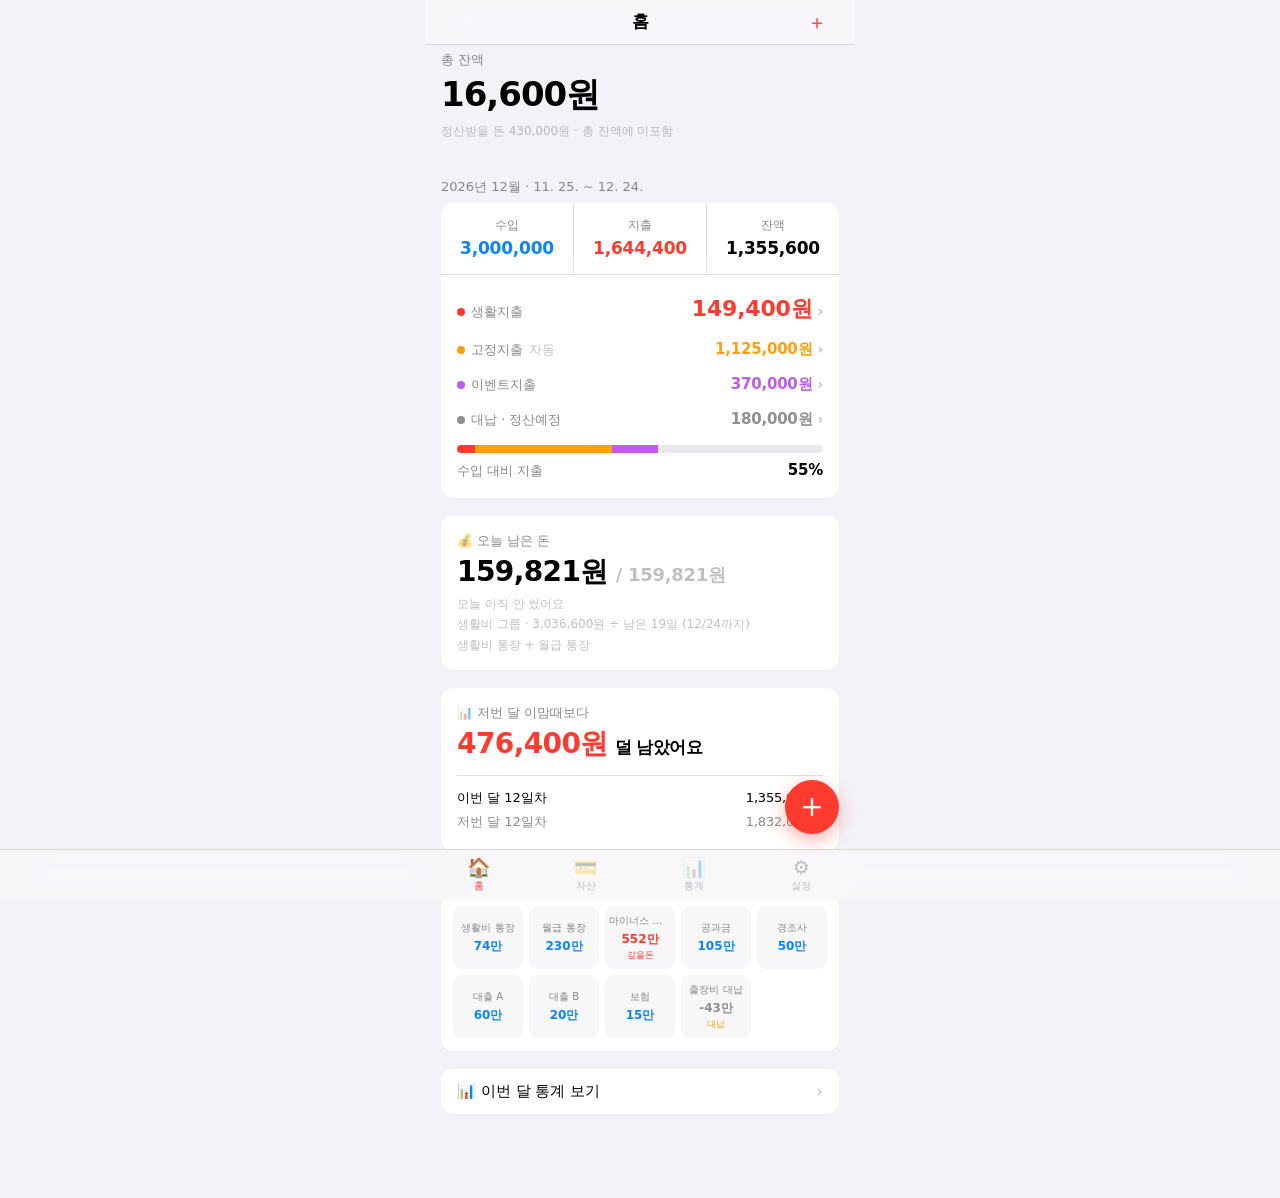
==== index.html @ 1803ef62 "Change: 대납(미수금) 잔액을 부호 그대로 표시 절대값으로 보여주던 것을 되돌린다. 대신 낸 1,000원은 -1,000원으로 보여야 "내가 먼저 낸 돈" 이라는 게 바로 읽힌" ====
<!DOCTYPE html>
<html lang="ko">
<head>
<meta charset="utf-8">
<title>가계부</title>
<meta name="viewport" content="width=device-width,initial-scale=1,viewport-fit=cover,maximum-scale=1,user-scalable=no">
<meta name="theme-color" content="#F2F2F7" media="(prefers-color-scheme: light)">
<meta name="theme-color" content="#000000" media="(prefers-color-scheme: dark)">
<meta name="apple-mobile-web-app-capable" content="yes">
<meta name="apple-mobile-web-app-status-bar-style" content="default">
<meta name="apple-mobile-web-app-title" content="가계부">
<meta name="format-detection" content="telephone=no">
<link rel="manifest" href="manifest.json">
<link rel="stylesheet" href="style.css?v=15">
</head>
<body>

<div id="app">
  <div id="main"></div>
</div>

<button id="fab" aria-label="내역 추가">+</button>

<nav id="tabbar">
  <div class="tabbar-inner">
    <button class="tab" data-tab="home"><span class="tab-ic">🏠</span><span class="tab-l">홈</span></button>
    <button class="tab" data-tab="assets"><span class="tab-ic">💳</span><span class="tab-l">자산</span></button>
    <button class="tab" data-tab="stats"><span class="tab-ic">📊</span><span class="tab-l">통계</span></button>
    <button class="tab" data-tab="settings"><span class="tab-ic">⚙️</span><span class="tab-l">설정</span></button>
  </div>
</nav>

<div id="modal-root"></div>

<!-- 파일을 고칠 때마다 v 값을 올린다. GitHub Pages가 정적 파일에 10분 캐시를
     걸어서, 올리지 않으면 폰에 옛 버전이 그대로 남는다. -->
<script src="core.js?v=15"></script>
<script src="views.js?v=15"></script>
<script src="settings.js?v=15"></script>
<script src="modals.js?v=15"></script>
<script src="app.js?v=15"></script>
</body>
</html>
---- style.css ----
/* ===== 토큰 ===== */
:root{
  --bg:#F2F2F7;
  --card:#FFFFFF;
  --card-2:#F7F7FA;
  --sep:rgba(60,60,67,.16);
  --sep-strong:rgba(60,60,67,.29);
  --label:#000000;
  --label-2:rgba(60,60,67,.6);
  --label-3:rgba(60,60,67,.32);
  --fill:rgba(120,120,128,.12);
  --fill-2:rgba(120,120,128,.2);
  --income:#0A84FF;
  --living:#FF3B30;
  --fixed:#FF9F0A;
  --event:#BF5AF2;
  --transfer:#3C3C43;
  --muted:#8E8E93;
  --accent:#FF3B30;
  --bar-track:rgba(120,120,128,.16);
  --chrome:rgba(249,249,251,.86);
  --shadow:0 1px 2px rgba(0,0,0,.04);
}
html[data-theme="dark"], :root:not([data-theme="light"]){}
@media (prefers-color-scheme:dark){
  html:not([data-theme="light"]){
    --bg:#000000;
    --card:#1C1C1E;
    --card-2:#2C2C2E;
    --sep:rgba(84,84,88,.5);
    --sep-strong:rgba(84,84,88,.8);
    --label:#FFFFFF;
    --label-2:rgba(235,235,245,.6);
    --label-3:rgba(235,235,245,.3);
    --fill:rgba(120,120,128,.24);
    --fill-2:rgba(120,120,128,.36);
    --transfer:#EBEBF5;
    --bar-track:rgba(120,120,128,.28);
    --chrome:rgba(28,28,30,.86);
    --shadow:none;
  }
}
html[data-theme="dark"]{
  --bg:#000000; --card:#1C1C1E; --card-2:#2C2C2E;
  --sep:rgba(84,84,88,.5); --sep-strong:rgba(84,84,88,.8);
  --label:#FFFFFF; --label-2:rgba(235,235,245,.6); --label-3:rgba(235,235,245,.3);
  --fill:rgba(120,120,128,.24); --fill-2:rgba(120,120,128,.36);
  --transfer:#EBEBF5; --bar-track:rgba(120,120,128,.28);
  --chrome:rgba(28,28,30,.86); --shadow:none;
}

*,*::before,*::after{box-sizing:border-box;-webkit-tap-highlight-color:transparent;}
html,body{margin:0;padding:0;}
body{
  background:var(--bg);
  color:var(--label);
  font-family:-apple-system,BlinkMacSystemFont,"SF Pro Text","Apple SD Gothic Neo",
              "Pretendard","Noto Sans KR",system-ui,sans-serif;
  font-size:15px;
  line-height:1.4;
  -webkit-font-smoothing:antialiased;
  font-variant-numeric:tabular-nums;
  overscroll-behavior-y:none;
}
button,input,select,textarea{font:inherit;color:inherit;font-variant-numeric:tabular-nums;}
button{background:none;border:0;padding:0;cursor:pointer;}
input,select{background:none;border:0;outline:none;}

/* ===== 앱 셸 ===== */
#app{
  max-width:430px;
  margin:0 auto;
  min-height:100dvh;
  position:relative;
  background:var(--bg);
}
#main{
  padding:0 0 calc(64px + env(safe-area-inset-bottom));
}
.num{font-variant-numeric:tabular-nums;letter-spacing:-.2px;}

/* ===== 네비게이션 바 ===== */
.navbar{
  position:sticky;top:0;z-index:30;
  background:var(--chrome);
  backdrop-filter:saturate(180%) blur(20px);
  -webkit-backdrop-filter:saturate(180%) blur(20px);
  padding-top:env(safe-area-inset-top);
  border-bottom:.5px solid var(--sep);
}
.navbar-inner{
  height:44px;display:flex;align-items:center;justify-content:space-between;
  padding:0 8px;gap:4px;
}
.nav-title{font-size:17px;font-weight:600;flex:1;text-align:center;}
.nav-btn{
  min-width:60px;height:44px;padding:0 8px;color:var(--accent);font-size:17px;
  display:flex;align-items:center;gap:2px;
}
.nav-btn.right{justify-content:flex-end;}
.nav-btn.icon{font-size:20px;min-width:44px;justify-content:center;}
.nav-btn:disabled{opacity:.3;}
.large-title{padding:4px 16px 8px;font-size:32px;font-weight:700;letter-spacing:-.6px;}

/* ===== 자산 가로 탭 ===== */
.hscroll{
  display:flex;gap:0;overflow-x:auto;scrollbar-width:none;
  background:var(--chrome);
  backdrop-filter:saturate(180%) blur(20px);
  -webkit-backdrop-filter:saturate(180%) blur(20px);
  border-bottom:.5px solid var(--sep);
  position:sticky;top:calc(44px + env(safe-area-inset-top));z-index:29;
}
.hscroll::-webkit-scrollbar{display:none;}
.hstab{
  flex:0 0 auto;padding:11px 14px 9px;font-size:15px;color:var(--label-2);
  border-bottom:2px solid transparent;white-space:nowrap;
}
.hstab.on{color:var(--label);font-weight:600;border-bottom-color:var(--accent);}

/* ===== 섹션/카드 ===== */
.section{margin:18px 0 0;}
.section-title{
  padding:0 16px 7px;font-size:13px;font-weight:400;color:var(--label-2);
  text-transform:none;
}
.section-title.big{font-size:15px;font-weight:600;color:var(--label);}
.card{
  background:var(--card);
  margin:0 16px;
  border-radius:12px;
  overflow:hidden;
  box-shadow:var(--shadow);
}
.card.flush{margin:0;border-radius:0;}
.card + .card{margin-top:12px;}
.pad{padding:16px;}

/* ===== 리스트 행 ===== */
.row{
  display:flex;align-items:center;gap:10px;
  padding:11px 16px;min-height:44px;position:relative;
}
.row + .row::before{
  content:"";position:absolute;top:0;left:16px;right:0;height:.5px;background:var(--sep);
}
.row.tap:active{background:var(--fill);}
.row-main{flex:1;min-width:0;}
.row-title{font-size:15px;overflow:hidden;text-overflow:ellipsis;white-space:nowrap;}
.row-sub{font-size:12px;color:var(--label-2);margin-top:1px;}
.row-val{font-size:15px;text-align:right;white-space:nowrap;}
.row-val-sub{font-size:11px;color:var(--label-3);text-align:right;margin-top:1px;}
.chev{color:var(--label-3);font-size:17px;margin-left:2px;}

/* ===== 색상 ===== */
.c-income{color:var(--income);}
.c-living{color:var(--living);}
.c-fixed{color:var(--fixed);}
.c-event{color:var(--event);}
.c-transfer{color:var(--transfer);}
.c-muted{color:var(--muted);}
.c-lbl2{color:var(--label-2);}
.c-lbl3{color:var(--label-3);}

/* ===== 홈 ===== */
.hero{padding:6px 16px 20px;}
.hero-label{font-size:13px;color:var(--label-2);}
.hero-amt{font-size:34px;font-weight:700;letter-spacing:-1px;margin-top:2px;}
.hero-sub{font-size:12px;color:var(--label-3);margin-top:4px;}

.trio{display:flex;}
.trio > div{flex:1;text-align:center;padding:14px 4px;}
.trio > div + div{border-left:.5px solid var(--sep);}
.trio-k{font-size:12px;color:var(--label-2);}
.trio-v{font-size:17px;font-weight:600;margin-top:3px;}

.split{padding:12px 16px 14px;border-top:.5px solid var(--sep);}
.split-row{display:flex;align-items:baseline;justify-content:space-between;padding:3px 0;}
.split-row.tap-row{padding:7px 0;margin:0 -6px;padding-left:6px;padding-right:6px;border-radius:8px;}
.split-row.tap-row:active{background:var(--fill);}
.chev.sm{font-size:14px;margin-left:5px;color:var(--label-3);}
.split-k{font-size:13px;color:var(--label-2);display:flex;align-items:center;gap:6px;}
.dot{width:8px;height:8px;border-radius:50%;flex:0 0 auto;}
.split-v{font-size:15px;font-weight:600;}
.split-v.lead{font-size:22px;font-weight:700;}

.ratio-track{height:8px;border-radius:4px;background:var(--bar-track);overflow:hidden;display:flex;margin-top:8px;}
.ratio-seg{height:100%;}

.pocket{padding:16px;}
.pocket-k{font-size:13px;color:var(--label-2);}
.pocket-v{font-size:28px;font-weight:700;margin-top:2px;letter-spacing:-.6px;}
.pocket-sub{font-size:12px;color:var(--label-3);margin-top:4px;}
.pocket-suffix{font-size:17px;font-weight:600;margin-left:7px;color:var(--label);}
.pocket-of{font-size:18px;font-weight:600;margin-left:8px;color:var(--label-3);letter-spacing:-.3px;}
.cmp{margin-top:12px;padding-top:10px;border-top:.5px solid var(--sep);}
.cmp-row{display:flex;justify-content:space-between;align-items:baseline;font-size:13px;padding:3px 0;}

.grid5{display:grid;grid-template-columns:repeat(5,1fr);gap:6px;padding:12px;}
.gcell{
  background:var(--card-2);border-radius:9px;padding:8px 4px;text-align:center;min-width:0;
}
.gcell:active{background:var(--fill-2);}
.gcell-n{font-size:10px;color:var(--label-2);overflow:hidden;text-overflow:ellipsis;white-space:nowrap;}
.gcell-v{font-size:12px;font-weight:600;margin-top:3px;overflow:hidden;text-overflow:ellipsis;white-space:nowrap;}
.gcell-badge{font-size:9px;color:var(--fixed);margin-top:1px;}

/* ===== 세그먼트 컨트롤 ===== */
.seg{
  display:flex;background:var(--fill);border-radius:9px;padding:2px;margin:0 16px;gap:2px;
}
.seg.flush{margin:0;}
.seg button{
  flex:1;padding:6px 4px;border-radius:7px;font-size:13px;font-weight:500;color:var(--label);
  transition:background .15s;
}
.seg button.on{background:var(--card);font-weight:600;box-shadow:0 1px 3px rgba(0,0,0,.08);}
html[data-theme="dark"] .seg button.on,
@media (prefers-color-scheme:dark){.seg button.on{background:var(--card-2);}}

/* ===== 액션 버튼 3종 ===== */
.acts{display:flex;gap:8px;padding:0 16px;}
.act{
  flex:1;padding:11px 0;border-radius:10px;background:var(--card);font-size:14px;font-weight:600;
  box-shadow:var(--shadow);
}
.act:active{opacity:.6;}
.act.ex{color:var(--living);}
.act.in{color:var(--income);}
.act.tr{color:var(--transfer);}

/* ===== 월 네비 ===== */
.monthnav{display:flex;align-items:center;justify-content:center;gap:18px;padding:12px 16px 2px;}
.monthnav button{width:36px;height:32px;color:var(--label-2);font-size:18px;}
.monthnav-t{font-size:17px;font-weight:600;text-align:center;min-width:120px;}
.monthnav-s{font-size:11px;color:var(--label-3);text-align:center;padding-bottom:8px;}

/* ===== 일별 내역 ===== */
.dayhead{
  display:flex;align-items:center;gap:8px;padding:8px 16px;
  background:var(--card-2);border-top:.5px solid var(--sep);border-bottom:.5px solid var(--sep);
}
.dayhead-d{font-size:16px;font-weight:700;}
.dayhead-w{font-size:11px;background:var(--fill-2);color:var(--label-2);border-radius:4px;padding:2px 5px;}
.dayhead-sp{flex:1;}
.dayhead-v{font-size:13px;font-weight:600;min-width:78px;text-align:right;}

.txn{display:flex;align-items:flex-start;gap:9px;padding:9px 16px;position:relative;}
.txn + .txn::before{content:"";position:absolute;top:0;left:16px;right:0;height:.5px;background:var(--sep);}
.txn:active{background:var(--fill);}
.txn-cat{font-size:12px;color:var(--label-2);width:74px;flex:0 0 auto;overflow:hidden;text-overflow:ellipsis;white-space:nowrap;}
.txn-body{flex:1;min-width:0;}
.txn-memo{font-size:14px;overflow:hidden;text-overflow:ellipsis;white-space:nowrap;}
.txn-asset{font-size:11px;color:var(--label-3);margin-top:1px;}
.txn-right{text-align:right;flex:0 0 auto;}
.txn-amt{font-size:14px;font-weight:600;}
.txn-bal{font-size:10px;color:var(--label-3);margin-top:1px;}
.tag{font-size:9px;border:.5px solid var(--sep-strong);color:var(--label-2);border-radius:3px;padding:0 3px;margin-left:4px;vertical-align:1px;}

/* ===== 분류별 통계 바 ===== */
.catrow{padding:11px 16px;position:relative;}
.catrow + .catrow::before{content:"";position:absolute;top:0;left:16px;right:16px;height:.5px;background:var(--sep);}
.catrow-top{display:flex;align-items:center;gap:7px;}
.catrow-n{font-size:14px;flex:1;overflow:hidden;text-overflow:ellipsis;white-space:nowrap;}
.catrow-v{font-size:14px;font-weight:700;}
.catrow-p{font-size:12px;color:var(--label-2);width:38px;text-align:right;}
.catrow-track{height:6px;border-radius:3px;background:var(--bar-track);margin-top:7px;overflow:hidden;}
.catrow-fill{height:100%;border-radius:3px;}
.catrow-arrow{font-size:9px;color:var(--label-3);}
.subitems{background:var(--card-2);border-radius:9px;margin:8px 0 2px;overflow:hidden;}
.subitem{display:flex;align-items:center;gap:8px;padding:8px 11px;position:relative;}
.subitem + .subitem::before{content:"";position:absolute;top:0;left:11px;right:0;height:.5px;background:var(--sep);}
.subitem-b{flex:1;min-width:0;}
.subitem-t{font-size:13px;overflow:hidden;text-overflow:ellipsis;white-space:nowrap;}
.subitem-d{font-size:11px;color:var(--label-3);}
.subitem-v{font-size:13px;font-weight:600;}
.total-row{display:flex;justify-content:space-between;padding:12px 16px;border-top:.5px solid var(--sep-strong);font-weight:700;font-size:15px;}

/* ===== 그룹 헤더 (자산 집계표) ===== */
.ghead{
  display:flex;align-items:center;gap:8px;padding:9px 16px 5px;
  background:var(--bg);
}
.ghead-n{font-size:13px;color:var(--label-2);flex:1;}
.ghead-v{font-size:13px;font-weight:600;color:var(--label-2);}

/* ===== 탭바 ===== */
#tabbar{
  position:fixed;bottom:0;left:0;right:0;z-index:40;
  background:var(--chrome);
  backdrop-filter:saturate(180%) blur(20px);
  -webkit-backdrop-filter:saturate(180%) blur(20px);
  border-top:.5px solid var(--sep);
  padding-bottom:env(safe-area-inset-bottom);
}
.tabbar-inner{max-width:430px;margin:0 auto;display:flex;height:50px;}
.tab{flex:1;display:flex;flex-direction:column;align-items:center;justify-content:center;gap:2px;color:var(--label-3);}
.tab.on{color:var(--accent);}
.tab-ic{font-size:19px;line-height:1;}
.tab-l{font-size:10px;font-weight:500;}

/* ===== FAB ===== */
#fab{
  position:fixed;z-index:41;right:calc(50% - 215px + 16px);
  bottom:calc(66px + env(safe-area-inset-bottom));
  width:54px;height:54px;border-radius:27px;background:var(--accent);color:#fff;
  font-size:28px;display:flex;align-items:center;justify-content:center;
  box-shadow:0 6px 18px rgba(255,59,48,.4);
}
@media (max-width:430px){#fab{right:16px;}}
#fab:active{transform:scale(.93);}

/* ===== 시트 / 모달 ===== */
.backdrop{
  position:fixed;inset:0;z-index:50;background:rgba(0,0,0,.4);
  display:flex;align-items:flex-end;justify-content:center;
  animation:fade .2s ease;
}
@keyframes fade{from{opacity:0}to{opacity:1}}
.sheet{
  width:100%;max-width:430px;background:var(--bg);
  border-radius:14px 14px 0 0;max-height:94dvh;display:flex;flex-direction:column;
  animation:slideup .28s cubic-bezier(.32,.72,0,1);
  padding-bottom:env(safe-area-inset-bottom);
}
@keyframes slideup{from{transform:translateY(100%)}to{transform:translateY(0)}}
.sheet-head{
  display:flex;align-items:center;justify-content:space-between;
  padding:0 8px;height:50px;flex:0 0 auto;border-bottom:.5px solid var(--sep);
}
.sheet-title{font-size:16px;font-weight:600;}
.sheet-body{overflow-y:auto;padding-bottom:24px;-webkit-overflow-scrolling:touch;}

/* ===== 폼 ===== */
.field{display:flex;align-items:center;gap:12px;padding:11px 16px;min-height:46px;position:relative;}
.field + .field::before{content:"";position:absolute;top:0;left:16px;right:0;height:.5px;background:var(--sep);}
.field-k{font-size:15px;color:var(--label-2);width:64px;flex:0 0 auto;}
.field-v{flex:1;text-align:right;font-size:16px;}
.field input,.field select{
  width:100%;text-align:right;font-size:16px;background:none;
}
.field input::placeholder{color:var(--label-3);}
.field select{appearance:none;-webkit-appearance:none;direction:rtl;}
.field .amt{font-size:24px;font-weight:700;}
.switchline{display:flex;align-items:center;justify-content:space-between;padding:12px 16px;}
.switchline-k{font-size:15px;}
.switchline-d{font-size:11px;color:var(--label-2);margin-top:2px;}
.sw{width:50px;height:30px;border-radius:15px;background:var(--fill-2);position:relative;transition:background .2s;flex:0 0 auto;}
.sw::after{content:"";position:absolute;top:2px;left:2px;width:26px;height:26px;border-radius:13px;background:#fff;box-shadow:0 1px 3px rgba(0,0,0,.25);transition:transform .2s;}
.sw.on{background:#30D158;}
.sw.on::after{transform:translateX(20px);}
.hint{padding:8px 16px 0;font-size:11px;color:var(--label-3);line-height:1.5;}
/* 지출 / 수입 / 이체 — 지금 쓰고 있는 것만 색으로 채우고 나머지는 무채색.
   셋 다 색을 주면 오히려 어느 게 선택됐는지 구분이 안 된다. */
.seg-type{padding:3px;}
.seg-type button{font-size:15px;font-weight:600;padding:9px 4px;color:var(--label);}
.seg-type button.on{box-shadow:none;}
/* 구분(생활/고정/이벤트)도 선택된 것만 색으로 채운다 */
.seg-bucket button.on{box-shadow:none;color:#fff;}
.seg-bucket button.b-living.on{background:var(--living);}
.seg-bucket button.b-fixed.on{background:var(--fixed);}
.seg-bucket button.b-event.on{background:var(--event);}
.seg-bucket button.b-pass.on{background:var(--muted);}

.seg-type button.t-expense.on{background:var(--living);color:#fff;}
.seg-type button.t-income.on{background:var(--income);color:#fff;}
.seg-type button.t-transfer.on{background:var(--transfer);color:var(--bg);}

.btn-continue{padding-right:14px;color:var(--accent);}

.signbtn{
  width:38px;height:32px;border-radius:8px;background:var(--fill);
  font-size:19px;font-weight:600;color:var(--label-2);flex:0 0 auto;line-height:1;
}
.signbtn.neg{background:rgba(255,59,48,.16);color:var(--living);}
.signbtn:active{opacity:.6;}
.signfix{
  width:38px;height:32px;border-radius:8px;background:rgba(255,59,48,.16);color:var(--living);
  font-size:19px;font-weight:600;flex:0 0 auto;display:flex;align-items:center;justify-content:center;
}
.btn-wide{
  display:block;width:calc(100% - 32px);margin:16px;padding:13px;border-radius:11px;
  background:var(--card);font-size:16px;font-weight:600;text-align:center;box-shadow:var(--shadow);
}
.btn-wide.danger{color:var(--living);}
.btn-wide.primary{background:var(--accent);color:#fff;box-shadow:none;}
.btn-wide:active{opacity:.6;}
.chips{display:flex;gap:6px;padding:10px 16px 2px;overflow-x:auto;scrollbar-width:none;}
.chips::-webkit-scrollbar{display:none;}
.chip{flex:0 0 auto;padding:6px 11px;border-radius:15px;background:var(--fill);font-size:13px;}
.chip:active{background:var(--fill-2);}

/* ===== 토스트 ===== */
#toast{
  position:fixed;left:50%;transform:translateX(-50%) translateY(14px);
  bottom:calc(76px + env(safe-area-inset-bottom));
  max-width:340px;width:calc(100% - 48px);
  background:rgba(28,28,30,.94);color:#fff;
  padding:12px 18px;border-radius:12px;font-size:13px;text-align:center;
  z-index:60;opacity:0;pointer-events:none;
  transition:opacity .22s ease,transform .22s ease;
  backdrop-filter:blur(20px);-webkit-backdrop-filter:blur(20px);
  box-shadow:0 8px 24px rgba(0,0,0,.28);
}
#toast.show{opacity:1;transform:translateX(-50%) translateY(0);}

.empty{padding:48px 24px;text-align:center;color:var(--label-3);font-size:14px;line-height:1.7;}
.swatch{width:22px;height:22px;border-radius:11px;flex:0 0 auto;}
.reorder{display:flex;gap:6px;}
.reorder button{width:30px;height:30px;border-radius:8px;background:var(--fill);font-size:13px;color:var(--label-2);}
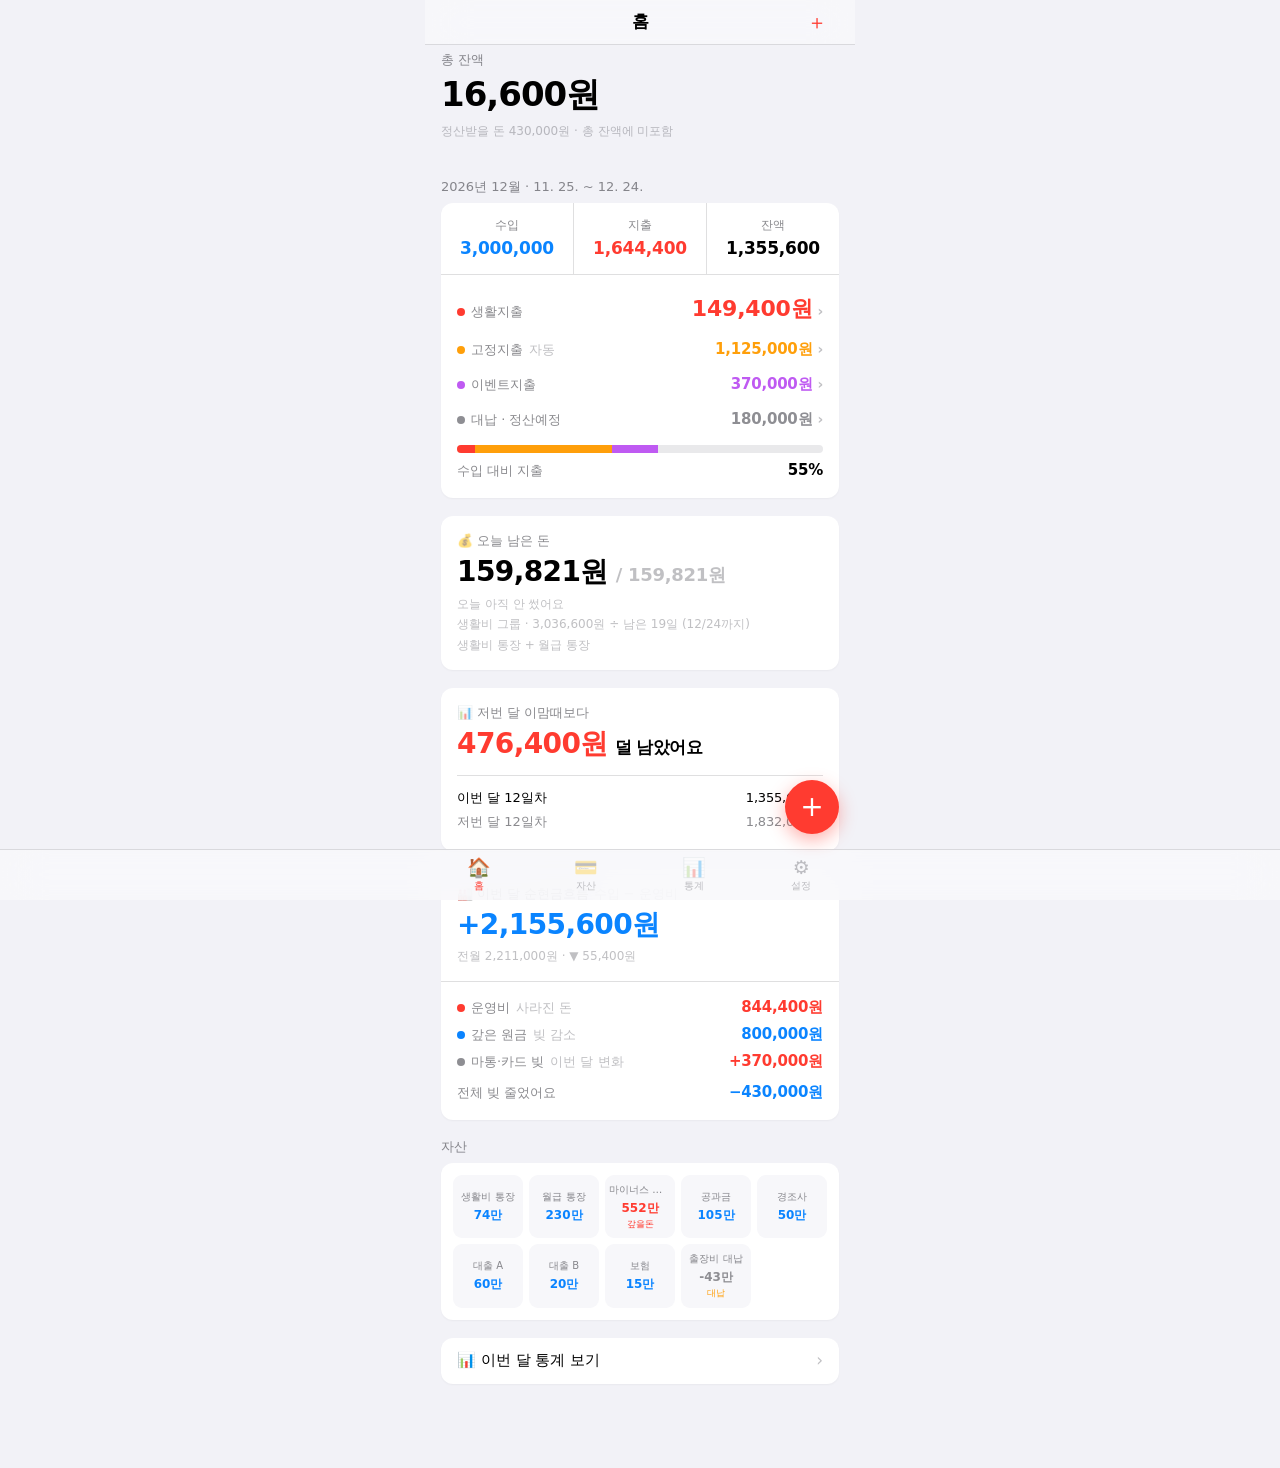
==== commit 4a893459: "Feat: 세 지표(순현금흐름·운영비·빚), 원금 칸, 다음 달 수입, 잔액 맞추기, 분류 순서 변경 Co-Authored-By: Claude Opus 5.5 <noreply@an" ====
--- a/index.html
+++ b/index.html
@@ -11,7 +11,7 @@
 <meta name="apple-mobile-web-app-title" content="가계부">
 <meta name="format-detection" content="telephone=no">
 <link rel="manifest" href="manifest.json">
-<link rel="stylesheet" href="style.css?v=15">
+<link rel="stylesheet" href="style.css?v=19">
 </head>
 <body>
 
@@ -34,10 +34,10 @@
 
 <!-- 파일을 고칠 때마다 v 값을 올린다. GitHub Pages가 정적 파일에 10분 캐시를
      걸어서, 올리지 않으면 폰에 옛 버전이 그대로 남는다. -->
-<script src="core.js?v=15"></script>
-<script src="views.js?v=15"></script>
-<script src="settings.js?v=15"></script>
-<script src="modals.js?v=15"></script>
-<script src="app.js?v=15"></script>
+<script src="core.js?v=19"></script>
+<script src="views.js?v=19"></script>
+<script src="settings.js?v=19"></script>
+<script src="modals.js?v=19"></script>
+<script src="app.js?v=19"></script>
 </body>
 </html>
--- a/style.css
+++ b/style.css
@@ -408,3 +408,23 @@
 .swatch{width:22px;height:22px;border-radius:11px;flex:0 0 auto;}
 .reorder{display:flex;gap:6px;}
 .reorder button{width:30px;height:30px;border-radius:8px;background:var(--fill);font-size:13px;color:var(--label-2);}
+
+/* ===== 여러 건 담기 체크 ===== */
+.bulkchk{
+  width:24px;height:24px;border-radius:12px;flex:0 0 auto;
+  border:1.5px solid var(--sep-strong);color:#fff;font-size:14px;
+  display:flex;align-items:center;justify-content:center;
+}
+.bulkchk.on{background:var(--income);border-color:var(--income);}
+
+/* 세 지표 · 순현금흐름 추이 (v19) */
+.pocket.tap:active{background:var(--fill);}
+.trend{display:flex;gap:4px;padding:12px 10px 10px;}
+.trend-col{flex:1;display:flex;flex-direction:column;align-items:center;min-width:0;}
+.trend-v{font-size:10px;margin-bottom:4px;white-space:nowrap;}
+.trend-up,.trend-down{height:56px;width:100%;display:flex;justify-content:center;}
+.trend-up{align-items:flex-end;border-bottom:.5px solid var(--sep-strong);}
+.trend-down{align-items:flex-start;}
+.trend-bar{width:60%;max-width:26px;border-radius:3px;}
+.trend-l{font-size:11px;color:var(--label-3);margin-top:4px;}
+.trend-l.on{color:var(--label);font-weight:600;}
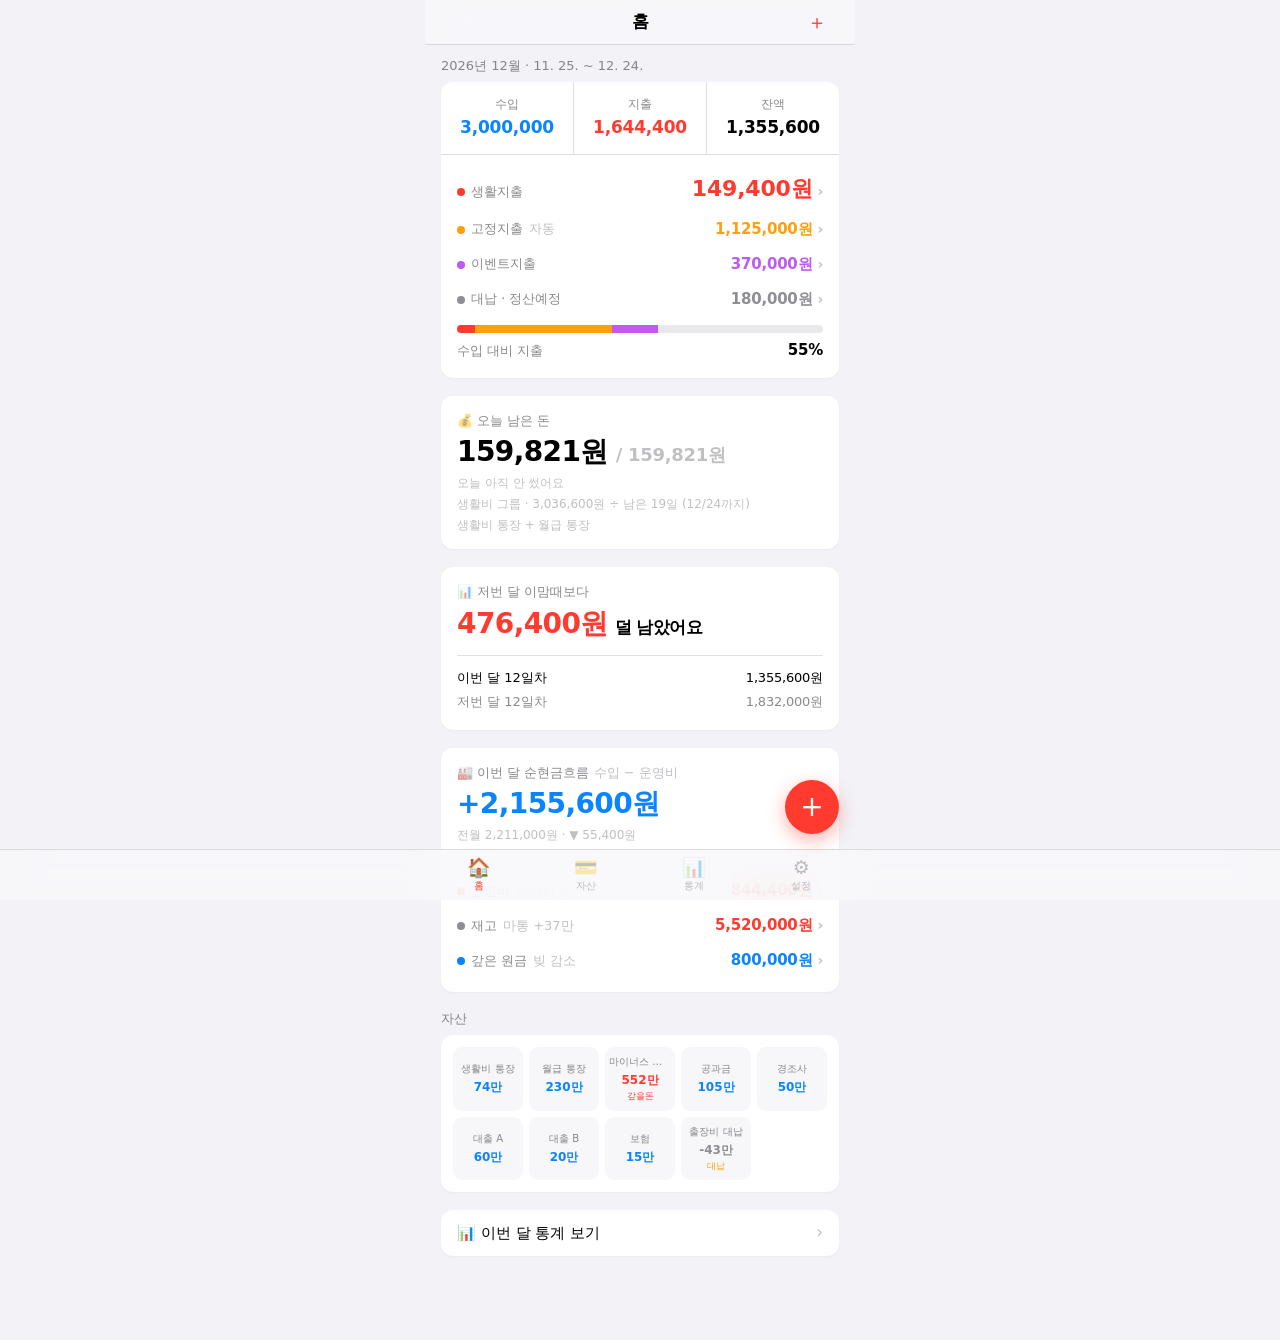
==== commit 3caedd73: "Change: 홈 총 잔액 제거, 세 지표 줄 눌러 상세 보기, 재고는 마통만, 잔액 맞추기 삭제 Co-Authored-By: Claude Opus 5.5 <noreply@anth" ====
--- a/index.html
+++ b/index.html
@@ -11,7 +11,7 @@
 <meta name="apple-mobile-web-app-title" content="가계부">
 <meta name="format-detection" content="telephone=no">
 <link rel="manifest" href="manifest.json">
-<link rel="stylesheet" href="style.css?v=19">
+<link rel="stylesheet" href="style.css?v=20">
 </head>
 <body>
 
@@ -34,10 +34,10 @@
 
 <!-- 파일을 고칠 때마다 v 값을 올린다. GitHub Pages가 정적 파일에 10분 캐시를
      걸어서, 올리지 않으면 폰에 옛 버전이 그대로 남는다. -->
-<script src="core.js?v=19"></script>
-<script src="views.js?v=19"></script>
-<script src="settings.js?v=19"></script>
-<script src="modals.js?v=19"></script>
-<script src="app.js?v=19"></script>
+<script src="core.js?v=20"></script>
+<script src="views.js?v=20"></script>
+<script src="settings.js?v=20"></script>
+<script src="modals.js?v=20"></script>
+<script src="app.js?v=20"></script>
 </body>
 </html>
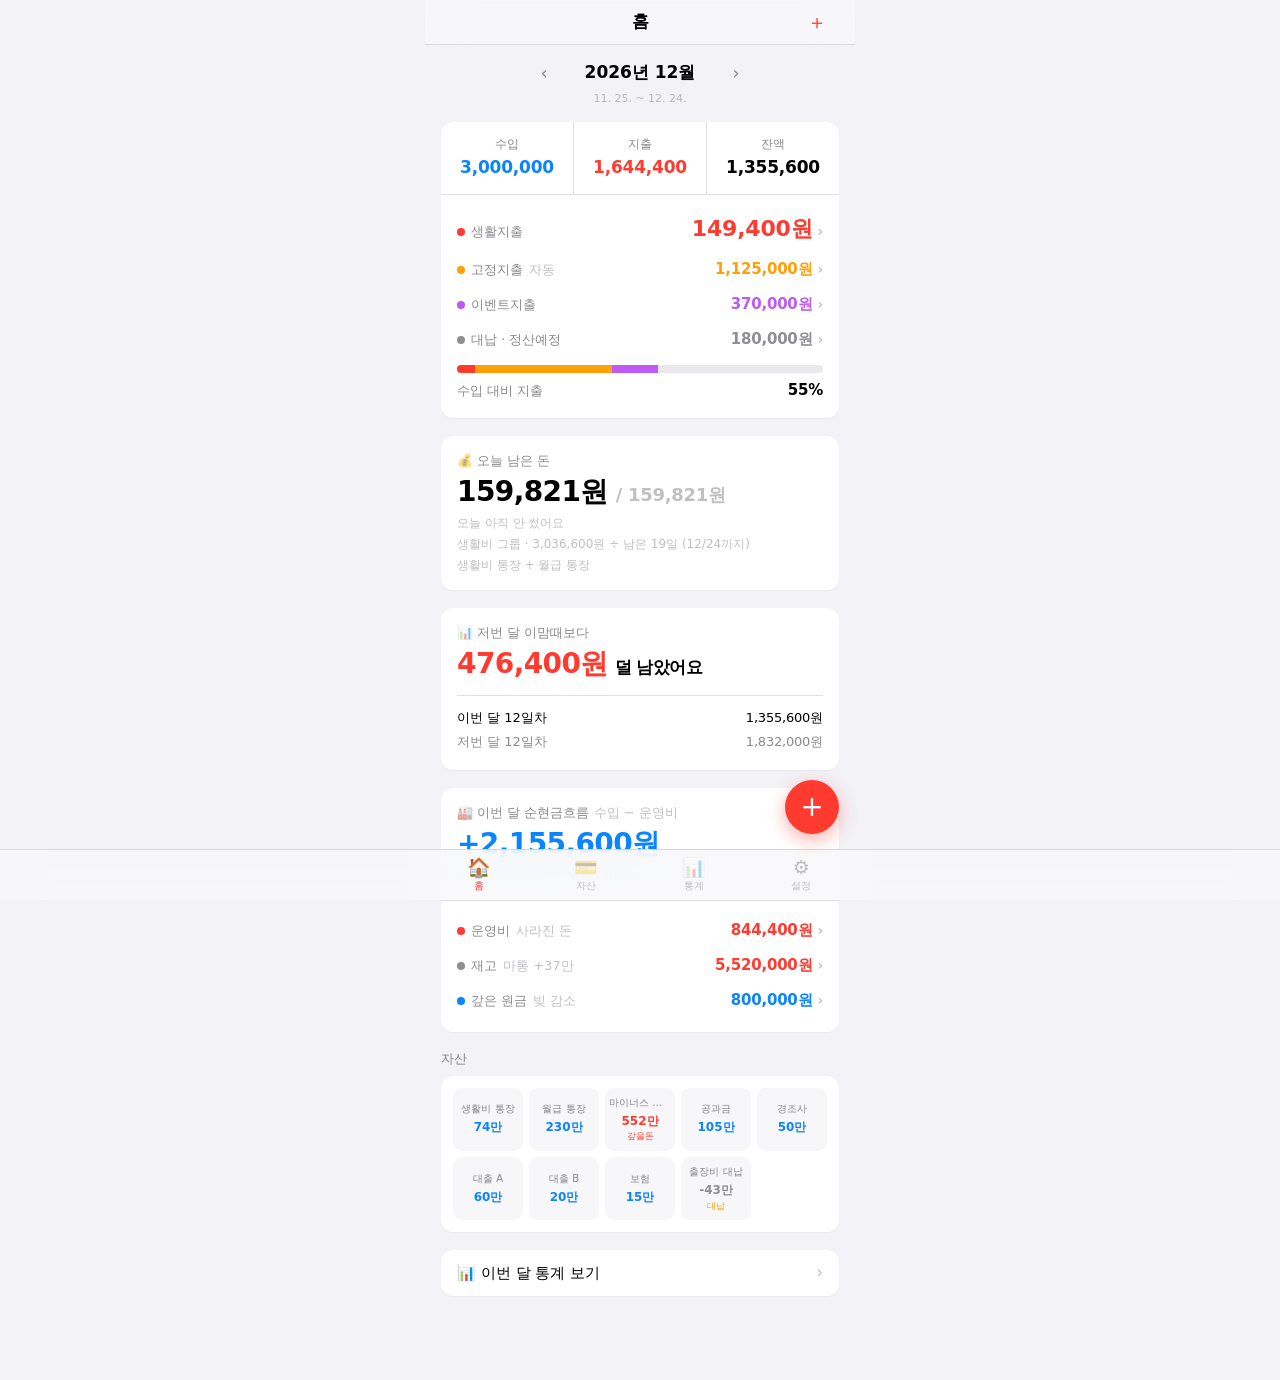
==== commit 28611925: "Feat: 홈에서 ‹ › 로 다른 달 보기 Co-Authored-By: Claude Opus 5.5 <noreply@anthropic.com> Claude-Session: http" ====
--- a/index.html
+++ b/index.html
@@ -11,7 +11,7 @@
 <meta name="apple-mobile-web-app-title" content="가계부">
 <meta name="format-detection" content="telephone=no">
 <link rel="manifest" href="manifest.json">
-<link rel="stylesheet" href="style.css?v=20">
+<link rel="stylesheet" href="style.css?v=21">
 </head>
 <body>
 
@@ -34,10 +34,10 @@
 
 <!-- 파일을 고칠 때마다 v 값을 올린다. GitHub Pages가 정적 파일에 10분 캐시를
      걸어서, 올리지 않으면 폰에 옛 버전이 그대로 남는다. -->
-<script src="core.js?v=20"></script>
-<script src="views.js?v=20"></script>
-<script src="settings.js?v=20"></script>
-<script src="modals.js?v=20"></script>
-<script src="app.js?v=20"></script>
+<script src="core.js?v=21"></script>
+<script src="views.js?v=21"></script>
+<script src="settings.js?v=21"></script>
+<script src="modals.js?v=21"></script>
+<script src="app.js?v=21"></script>
 </body>
 </html>
--- a/style.css
+++ b/style.css
@@ -428,3 +428,5 @@
 .trend-bar{width:60%;max-width:26px;border-radius:3px;}
 .trend-l{font-size:11px;color:var(--label-3);margin-top:4px;}
 .trend-l.on{color:var(--label);font-weight:600;}
+.home-back{text-align:center;margin:-2px 0 4px;}
+.home-back button{font-size:13px;color:var(--income);padding:4px 10px;}
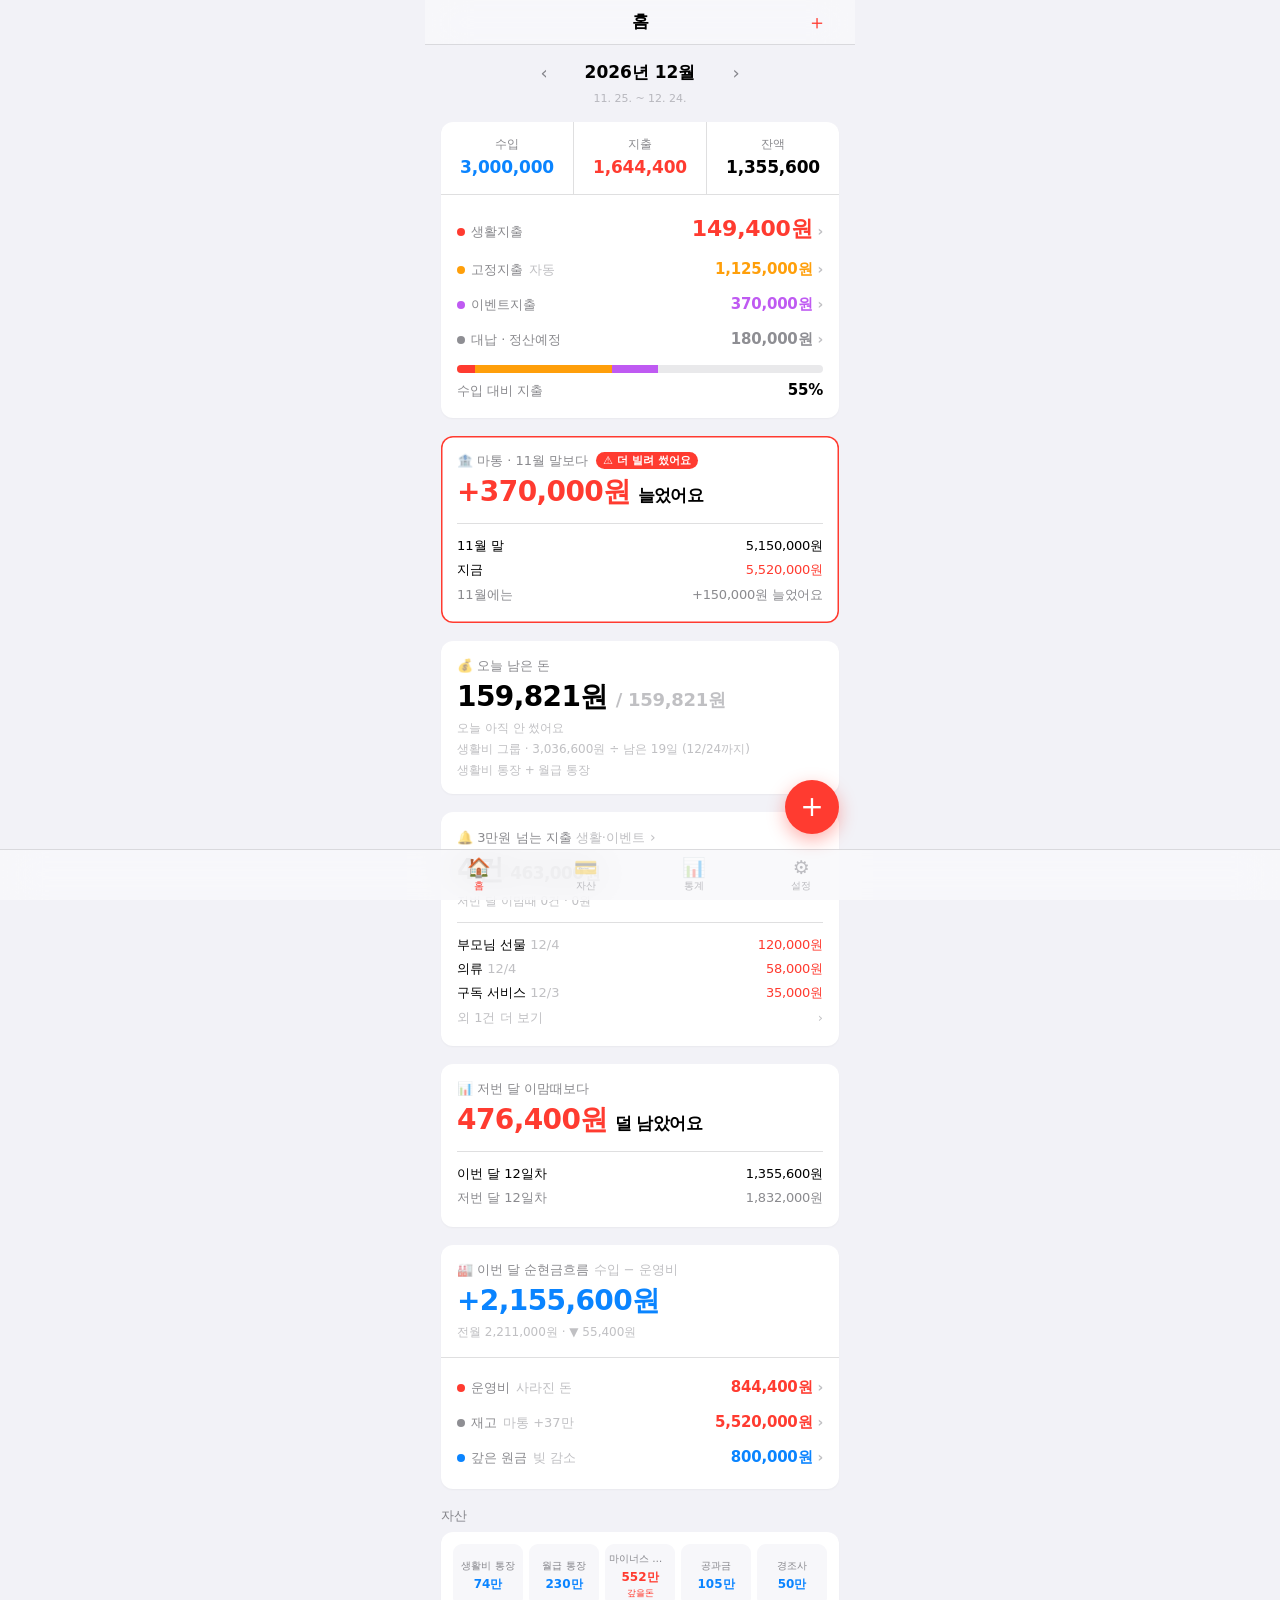
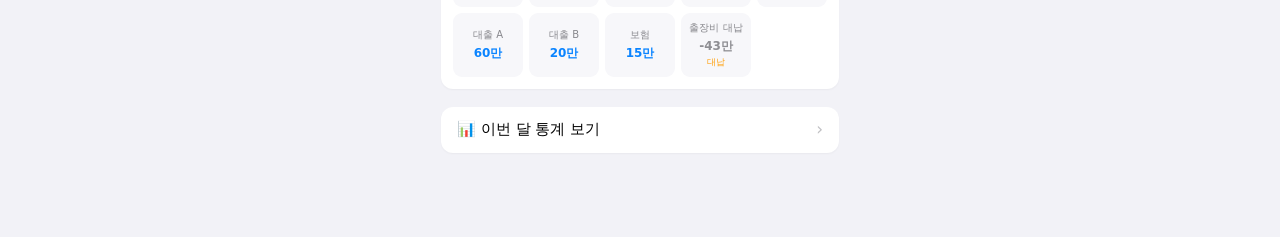
==== commit 1ac9afb7: "Feat: 마통 경고 카드, 큰 지출 알림, 빠른 태그 (v22) - 홈에 저번 달 말 대비 마통 증감 카드 (늘면 빨간 경고) - 생활·이벤트 지출이 기준 금액 이상이면 입력 중" ====
--- a/index.html
+++ b/index.html
@@ -11,7 +11,7 @@
 <meta name="apple-mobile-web-app-title" content="가계부">
 <meta name="format-detection" content="telephone=no">
 <link rel="manifest" href="manifest.json">
-<link rel="stylesheet" href="style.css?v=21">
+<link rel="stylesheet" href="style.css?v=22">
 </head>
 <body>
 
@@ -34,10 +34,10 @@
 
 <!-- 파일을 고칠 때마다 v 값을 올린다. GitHub Pages가 정적 파일에 10분 캐시를
      걸어서, 올리지 않으면 폰에 옛 버전이 그대로 남는다. -->
-<script src="core.js?v=21"></script>
-<script src="views.js?v=21"></script>
-<script src="settings.js?v=21"></script>
-<script src="modals.js?v=21"></script>
-<script src="app.js?v=21"></script>
+<script src="core.js?v=22"></script>
+<script src="views.js?v=22"></script>
+<script src="settings.js?v=22"></script>
+<script src="modals.js?v=22"></script>
+<script src="app.js?v=22"></script>
 </body>
 </html>
--- a/style.css
+++ b/style.css
@@ -390,6 +390,23 @@
 .chip{flex:0 0 auto;padding:6px 11px;border-radius:15px;background:var(--fill);font-size:13px;}
 .chip:active{background:var(--fill-2);}
 
+/* ===== v22: 빠른 태그 · 큰 지출 · 마통 경고 ===== */
+.tagchips{padding-top:8px;}
+.tagchip{color:var(--label-2);}
+.tagchip.on{background:var(--income);color:#fff;}
+.big-hint{padding:8px 16px 0;color:var(--living);font-size:13px;}
+.tap-card{cursor:pointer;}
+.tap-card:active{opacity:.7;}
+.warn-card{box-shadow:inset 0 0 0 1.5px var(--living);}
+.warn-badge{display:inline-block;margin-left:4px;padding:1px 7px;border-radius:9px;
+  background:var(--living);color:#fff;font-size:11px;font-weight:600;vertical-align:1px;}
+.good-badge{display:inline-block;margin-left:4px;padding:1px 7px;border-radius:9px;
+  background:var(--income);color:#fff;font-size:11px;font-weight:600;vertical-align:1px;}
+.tap-inline{cursor:pointer;}
+.big-row{cursor:pointer;gap:10px;}
+.big-row:active{opacity:.6;}
+.big-memo{min-width:0;overflow:hidden;text-overflow:ellipsis;white-space:nowrap;}
+
 /* ===== 토스트 ===== */
 #toast{
   position:fixed;left:50%;transform:translateX(-50%) translateY(14px);
